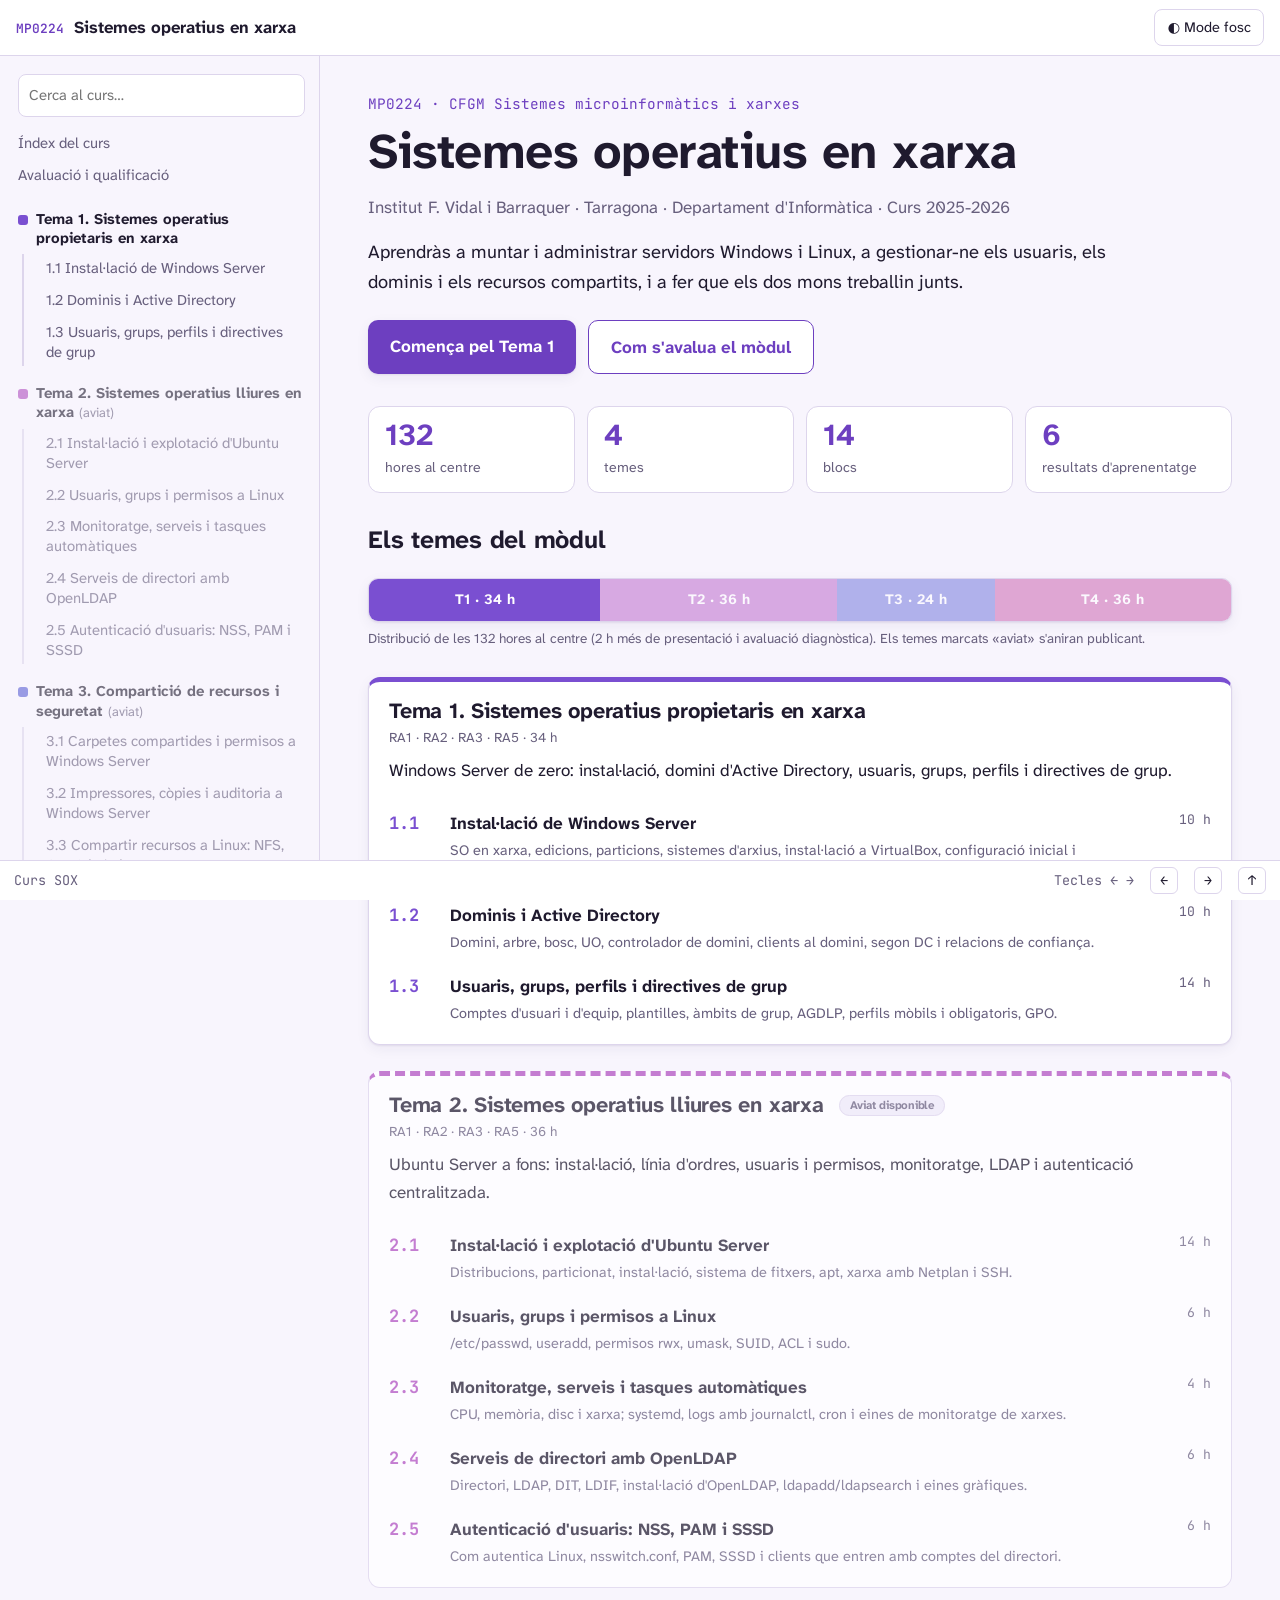
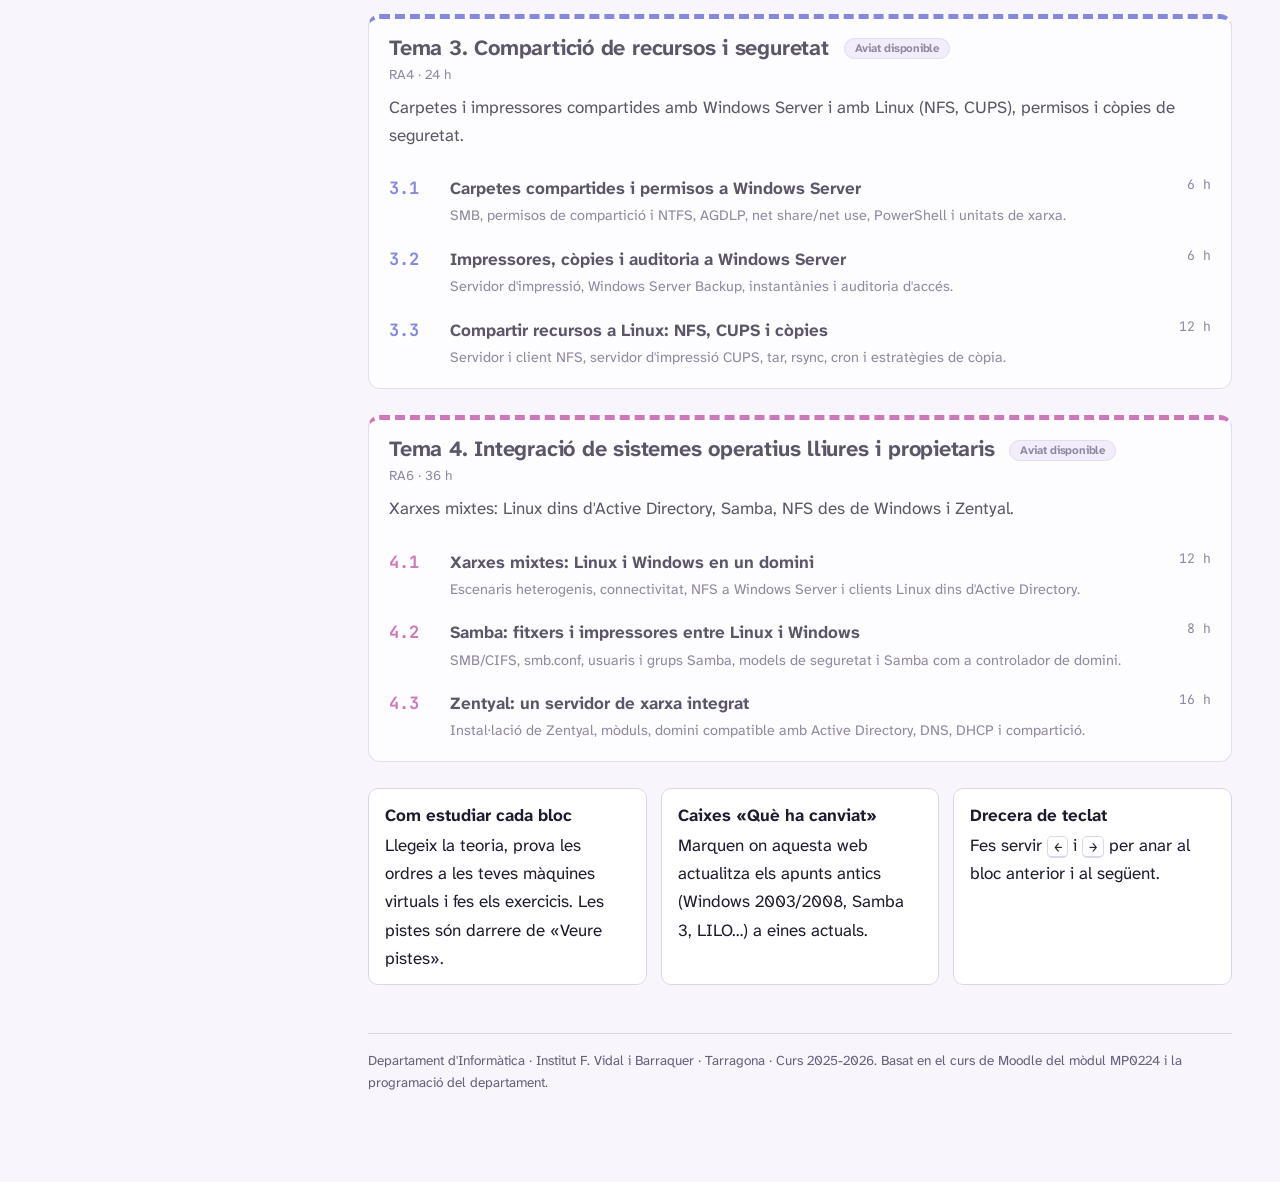
==== index.html @ 6ce5e1f6 "Add files via upload" ====
<!DOCTYPE html>
<html lang="ca">
<head>
<meta charset="utf-8">
<meta name="viewport" content="width=device-width, initial-scale=1, viewport-fit=cover">
<title>Sistemes operatius en xarxa | MP0224</title>
<meta name="description" content="Materials del mòdul MP0224 - Sistemes operatius en xarxa (CFGM Sistemes microinformàtics i xarxes)">
<link rel="icon" href="data:image/svg+xml,%3Csvg xmlns='http://www.w3.org/2000/svg' viewBox='0 0 100 100'%3E%3Ctext y='.9em' font-size='90'%3E%F0%9F%96%A5%3C/text%3E%3C/svg%3E">
<link rel="preconnect" href="https://fonts.googleapis.com"><link rel="preconnect" href="https://fonts.gstatic.com" crossorigin><link href="https://fonts.googleapis.com/css2?family=Atkinson+Hyperlegible+Next:ital,wght@0,400;0,700;1,400&family=JetBrains+Mono:wght@400;600&display=swap" rel="stylesheet">
<link rel="stylesheet" href="./assets/style.css">

</head>
<body data-mode="multi" data-root="./">
<a class="skip" href="#main-content">Salta al contingut principal</a>
<header class="site-header">
  <button id="navToggle" class="btn" aria-expanded="false" aria-controls="sidebar">☰ <span class="lbl">Navegació</span></button>
  <a class="brand" href="./"><span class="code">MP0224</span><span class="name">Sistemes operatius en xarxa</span></a>
  <div class="header-actions"><button id="themeToggle" class="btn" aria-pressed="false">◐ <span class="lbl">Mode fosc</span></button></div>
</header>
<div class="layout">
<aside class="sidebar" id="sidebar" aria-label="Navegació del curs">
<div class="search-wrap"><input id="search" class="search" type="search" placeholder="Cerca al curs…" aria-label="Cerca al curs" autocomplete="off"><ul id="searchResults" class="search-results"></ul></div>
<div class="nav-extra" style="border:0;margin-top:10px;padding-top:0"><a data-page="index" href="./" aria-current="page">Índex del curs</a><a data-page="avaluacio" href="./avaluacio/">Avaluació i qualificació</a></div>
<div class="nav-unit" style="--u:#7a4fd1"><a data-page="tema-1" href="./tema-1/"><span class="dot"></span><span>Tema 1. Sistemes operatius propietaris en xarxa</span></a><ul>
<li class=""><a data-page="tema-1/bloc-1" href="./tema-1/bloc-1/">1.1 Instal·lació de Windows Server</a><ul class="nav-toc">
<li><a data-sec="seccio-1" href="./tema-1/bloc-1/#seccio-1">1. Sistemes operatius en xarxa</a></li>
<li><a data-sec="seccio-2" href="./tema-1/bloc-1/#seccio-2">2. Windows Server: versions i edicions</a></li>
<li><a data-sec="seccio-3" href="./tema-1/bloc-1/#seccio-3">3. Particions, sistemes d&#x27;arxius i arrencada</a></li>
<li><a data-sec="seccio-4" href="./tema-1/bloc-1/#seccio-4">4. Preparar la instal·lació</a></li>
<li><a data-sec="seccio-5" href="./tema-1/bloc-1/#seccio-5">5. Instal·lació pas a pas amb VirtualBox</a></li>
<li><a data-sec="seccio-6" href="./tema-1/bloc-1/#seccio-6">6. Configuració inicial, connectivitat i documentació</a></li>
</ul></li>
<li class=""><a data-page="tema-1/bloc-2" href="./tema-1/bloc-2/">1.2 Dominis i Active Directory</a><ul class="nav-toc">
<li><a data-sec="seccio-1" href="./tema-1/bloc-2/#seccio-1">1. Del grup de treball al domini</a></li>
<li><a data-sec="seccio-2" href="./tema-1/bloc-2/#seccio-2">2. Estructura lògica: domini, arbre, bosc i UO</a></li>
<li><a data-sec="seccio-3" href="./tema-1/bloc-2/#seccio-3">3. Estructura física: controladors, llocs i rols</a></li>
<li><a data-sec="seccio-4" href="./tema-1/bloc-2/#seccio-4">4. Crear un domini</a></li>
<li><a data-sec="seccio-5" href="./tema-1/bloc-2/#seccio-5">5. Afegir un client al domini</a></li>
<li><a data-sec="seccio-6" href="./tema-1/bloc-2/#seccio-6">6. Segon controlador, despromoció i relacions de confiança</a></li>
</ul></li>
<li class=""><a data-page="tema-1/bloc-3" href="./tema-1/bloc-3/">1.3 Usuaris, grups, perfils i directives de grup</a><ul class="nav-toc">
<li><a data-sec="seccio-1" href="./tema-1/bloc-3/#seccio-1">1. Comptes i identitats predeterminades</a></li>
<li><a data-sec="seccio-2" href="./tema-1/bloc-3/#seccio-2">2. Unitats organitzatives, usuaris i plantilles</a></li>
<li><a data-sec="seccio-3" href="./tema-1/bloc-3/#seccio-3">3. Grups</a></li>
<li><a data-sec="seccio-4" href="./tema-1/bloc-3/#seccio-4">4. Perfils d&#x27;usuari</a></li>
<li><a data-sec="seccio-5" href="./tema-1/bloc-3/#seccio-5">5. Directives de grup (GPO)</a></li>
</ul></li>
</ul></div>
<div class="nav-unit soon" style="--u:#b04fc0"><span class="uname"><span class="dot"></span><span>Tema 2. Sistemes operatius lliures en xarxa <em>(aviat)</em></span></span><ul><li><span class="soon-item">2.1 Instal·lació i explotació d&#x27;Ubuntu Server</span></li><li><span class="soon-item">2.2 Usuaris, grups i permisos a Linux</span></li><li><span class="soon-item">2.3 Monitoratge, serveis i tasques automàtiques</span></li><li><span class="soon-item">2.4 Serveis de directori amb OpenLDAP</span></li><li><span class="soon-item">2.5 Autenticació d&#x27;usuaris: NSS, PAM i SSSD</span></li></ul></div>
<div class="nav-unit soon" style="--u:#5a5fd4"><span class="uname"><span class="dot"></span><span>Tema 3. Compartició de recursos i seguretat <em>(aviat)</em></span></span><ul><li><span class="soon-item">3.1 Carpetes compartides i permisos a Windows Server</span></li><li><span class="soon-item">3.2 Impressores, còpies i auditoria a Windows Server</span></li><li><span class="soon-item">3.3 Compartir recursos a Linux: NFS, CUPS i còpies</span></li></ul></div>
<div class="nav-unit soon" style="--u:#c0489f"><span class="uname"><span class="dot"></span><span>Tema 4. Integració de sistemes operatius lliures i propietaris <em>(aviat)</em></span></span><ul><li><span class="soon-item">4.1 Xarxes mixtes: Linux i Windows en un domini</span></li><li><span class="soon-item">4.2 Samba: fitxers i impressores entre Linux i Windows</span></li><li><span class="soon-item">4.3 Zentyal: un servidor de xarxa integrat</span></li></ul></div>
<div class="nav-extra"><span style="font-size:.82rem;color:var(--muted)">Departament d'Informàtica<br>Institut F. Vidal i Barraquer · Tarragona<br>Curs 2025-2026 · v1.0</span></div>
</aside>
<main id="main-content">
<div class="page" data-page="index" data-title="Sistemes operatius en xarxa | MP0224"><div class="content wide"><div class="hero"><p class="kicker">MP0224 · CFGM Sistemes microinformàtics i xarxes</p><h1>Sistemes operatius en xarxa</h1><p class="center">Institut F. Vidal i Barraquer · Tarragona · Departament d'Informàtica · Curs 2025-2026</p><p class="pitch">Aprendràs a muntar i administrar servidors Windows i Linux, a gestionar-ne els usuaris, els dominis i els recursos compartits, i a fer que els dos mons treballin junts.</p><div class="cta"><a class="btn-primary" href="./tema-1/">Comença pel Tema 1</a><a class="btn-sec" href="./avaluacio/">Com s'avalua el mòdul</a></div></div><div class="stats"><div class="stat"><b>132</b><span>hores al centre</span></div><div class="stat"><b>4</b><span>temes</span></div><div class="stat"><b>14</b><span>blocs</span></div><div class="stat"><b>6</b><span>resultats d'aprenentatge</span></div></div><h2 class="home-h">Els temes del mòdul</h2><div class="hours-bar" role="img" aria-label="Distribució de les 130 hores del mòdul per temes"><a style="flex:34;background:#7a4fd1" href="./tema-1/" title="Sistemes operatius propietaris en xarxa">T1 · 34 h</a><span class="soon" style="flex:36;background:#b04fc0" title="Sistemes operatius lliures en xarxa (aviat)">T2 · 36 h</span><span class="soon" style="flex:24;background:#5a5fd4" title="Compartició de recursos i seguretat (aviat)">T3 · 24 h</span><span class="soon" style="flex:36;background:#c0489f" title="Integració de sistemes operatius lliures i propietaris (aviat)">T4 · 36 h</span></div><p class="hours-cap">Distribució de les 132 hores al centre (2 h més de presentació i avaluació diagnòstica). Els temes marcats «aviat» s'aniran publicant.</p><article class="unit-card" style="--u:#7a4fd1"><header><h2><a href="./tema-1/">Tema 1. Sistemes operatius propietaris en xarxa</a></h2><p class="meta">RA1 · RA2 · RA3 · RA5 · 34 h</p><p class="intro">Windows Server de zero: instal·lació, domini d&#x27;Active Directory, usuaris, grups, perfils i directives de grup.</p></header><ul class="block-list"><li><a href="./tema-1/bloc-1/"><span class="num">1.1</span><span class="bt">Instal·lació de Windows Server</span><span class="bh">10 h</span><span class="bd">SO en xarxa, edicions, particions, sistemes d&#x27;arxius, instal·lació a VirtualBox, configuració inicial i automatització.</span></a></li><li><a href="./tema-1/bloc-2/"><span class="num">1.2</span><span class="bt">Dominis i Active Directory</span><span class="bh">10 h</span><span class="bd">Domini, arbre, bosc, UO, controlador de domini, clients al domini, segon DC i relacions de confiança.</span></a></li><li><a href="./tema-1/bloc-3/"><span class="num">1.3</span><span class="bt">Usuaris, grups, perfils i directives de grup</span><span class="bh">14 h</span><span class="bd">Comptes d&#x27;usuari i d&#x27;equip, plantilles, àmbits de grup, AGDLP, perfils mòbils i obligatoris, GPO.</span></a></li></ul></article><article class="unit-card soon" style="--u:#b04fc0"><header><h2>Tema 2. Sistemes operatius lliures en xarxa <span class="badge">Aviat disponible</span></h2><p class="meta">RA1 · RA2 · RA3 · RA5 · 36 h</p><p class="intro">Ubuntu Server a fons: instal·lació, línia d&#x27;ordres, usuaris i permisos, monitoratge, LDAP i autenticació centralitzada.</p></header><ul class="block-list"><li><div class="row"><span class="num">2.1</span><span class="bt">Instal·lació i explotació d&#x27;Ubuntu Server</span><span class="bh">14 h</span><span class="bd">Distribucions, particionat, instal·lació, sistema de fitxers, apt, xarxa amb Netplan i SSH.</span></div></li><li><div class="row"><span class="num">2.2</span><span class="bt">Usuaris, grups i permisos a Linux</span><span class="bh">6 h</span><span class="bd">/etc/passwd, useradd, permisos rwx, umask, SUID, ACL i sudo.</span></div></li><li><div class="row"><span class="num">2.3</span><span class="bt">Monitoratge, serveis i tasques automàtiques</span><span class="bh">4 h</span><span class="bd">CPU, memòria, disc i xarxa; systemd, logs amb journalctl, cron i eines de monitoratge de xarxes.</span></div></li><li><div class="row"><span class="num">2.4</span><span class="bt">Serveis de directori amb OpenLDAP</span><span class="bh">6 h</span><span class="bd">Directori, LDAP, DIT, LDIF, instal·lació d&#x27;OpenLDAP, ldapadd/ldapsearch i eines gràfiques.</span></div></li><li><div class="row"><span class="num">2.5</span><span class="bt">Autenticació d&#x27;usuaris: NSS, PAM i SSSD</span><span class="bh">6 h</span><span class="bd">Com autentica Linux, nsswitch.conf, PAM, SSSD i clients que entren amb comptes del directori.</span></div></li></ul></article><article class="unit-card soon" style="--u:#5a5fd4"><header><h2>Tema 3. Compartició de recursos i seguretat <span class="badge">Aviat disponible</span></h2><p class="meta">RA4 · 24 h</p><p class="intro">Carpetes i impressores compartides amb Windows Server i amb Linux (NFS, CUPS), permisos i còpies de seguretat.</p></header><ul class="block-list"><li><div class="row"><span class="num">3.1</span><span class="bt">Carpetes compartides i permisos a Windows Server</span><span class="bh">6 h</span><span class="bd">SMB, permisos de compartició i NTFS, AGDLP, net share/net use, PowerShell i unitats de xarxa.</span></div></li><li><div class="row"><span class="num">3.2</span><span class="bt">Impressores, còpies i auditoria a Windows Server</span><span class="bh">6 h</span><span class="bd">Servidor d&#x27;impressió, Windows Server Backup, instantànies i auditoria d&#x27;accés.</span></div></li><li><div class="row"><span class="num">3.3</span><span class="bt">Compartir recursos a Linux: NFS, CUPS i còpies</span><span class="bh">12 h</span><span class="bd">Servidor i client NFS, servidor d&#x27;impressió CUPS, tar, rsync, cron i estratègies de còpia.</span></div></li></ul></article><article class="unit-card soon" style="--u:#c0489f"><header><h2>Tema 4. Integració de sistemes operatius lliures i propietaris <span class="badge">Aviat disponible</span></h2><p class="meta">RA6 · 36 h</p><p class="intro">Xarxes mixtes: Linux dins d&#x27;Active Directory, Samba, NFS des de Windows i Zentyal.</p></header><ul class="block-list"><li><div class="row"><span class="num">4.1</span><span class="bt">Xarxes mixtes: Linux i Windows en un domini</span><span class="bh">12 h</span><span class="bd">Escenaris heterogenis, connectivitat, NFS a Windows Server i clients Linux dins d&#x27;Active Directory.</span></div></li><li><div class="row"><span class="num">4.2</span><span class="bt">Samba: fitxers i impressores entre Linux i Windows</span><span class="bh">8 h</span><span class="bd">SMB/CIFS, smb.conf, usuaris i grups Samba, models de seguretat i Samba com a controlador de domini.</span></div></li><li><div class="row"><span class="num">4.3</span><span class="bt">Zentyal: un servidor de xarxa integrat</span><span class="bh">16 h</span><span class="bd">Instal·lació de Zentyal, mòduls, domini compatible amb Active Directory, DNS, DHCP i compartició.</span></div></li></ul></article><div class="callout-row"><div class="mini"><b>Com estudiar cada bloc</b>Llegeix la teoria, prova les ordres a les teves màquines virtuals i fes els exercicis. Les pistes són darrere de «Veure pistes».</div><div class="mini"><b>Caixes «Què ha canviat»</b>Marquen on aquesta web actualitza els apunts antics (Windows 2003/2008, Samba 3, LILO…) a eines actuals.</div><div class="mini"><b>Drecera de teclat</b>Fes servir <kbd>←</kbd> i <kbd>→</kbd> per anar al bloc anterior i al següent.</div></div></div></div>
<footer class="site-footer">Departament d'Informàtica · Institut F. Vidal i Barraquer · Tarragona · Curs 2025-2026. Basat en el curs de Moodle del mòdul MP0224 i la programació del departament.</footer>
</main>
</div>
<div class="status" role="status">
  <span id="statusText">Curs SOX</span><span class="grow"></span>
  <span class="hint">Tecles ← →</span>
  <button id="goPrev" type="button" aria-label="Bloc anterior">←</button><button id="goNext" type="button" aria-label="Bloc següent">→</button><button id="goTop" type="button" aria-label="Torna a dalt">↑</button>
</div>
<script src="./assets/search-index.js"></script><script src="./assets/app.js"></script>
</body>
</html>
---- assets/style.css ----
:root {
  --bg: #f8f5fd; --surface: #ffffff; --surface-2: #efeaf8; --ink: #1f1a2e; --muted: #675f7d;
  --line: #ddd5ec; --accent: #6d3fc0; --accent-ink: #ffffff; --accent-soft: #ece4fa;
  --code-bg: #f3effa; --code-ink: #241c38; --focus: #6d3fc0;
  --c-def: #5a5fd4; --c-imp: #b7791f; --c-inf: #8a52c9; --c-ok: #1c8a5a; --c-bad: #c0392b; --c-new: #b0409f;
  --c-def-bg: #ecedfb; --c-imp-bg: #fdf3e0; --c-inf-bg: #f0e8fa; --c-ok-bg: #e4f5ec; --c-bad-bg: #fdeceb; --c-new-bg: #f9e8f5;
  --t-kw: #9b2fae; --t-str: #0b7a45; --t-com: #7a7194; --t-num: #b45309; --t-fn: #5a4fd0; --t-tag: #6d3fc0;
  --shadow: 0 1px 2px rgba(40,20,80,.07), 0 4px 14px rgba(40,20,80,.06);
  --font: "Atkinson Hyperlegible Next", "Atkinson Hyperlegible", system-ui, -apple-system, "Segoe UI", Roboto, "Helvetica Neue", Arial, sans-serif;
  --mono: "JetBrains Mono", ui-monospace, "Cascadia Code", "SF Mono", Menlo, Consolas, monospace;
  --nav-w: 320px; --status-h: 40px; --head-h: 56px;
}
@media (prefers-color-scheme: dark) {
  :root:not([data-theme="light"]) {
    --bg: #15111f; --surface: #1d1829; --surface-2: #272037; --ink: #ece7f6; --muted: #a69cbd;
    --line: #342c48; --accent: #b794f4; --accent-ink: #1a0f2e; --accent-soft: #2c2145;
    --code-bg: #171220; --code-ink: #e6e0f2; --focus: #b794f4;
    --c-def: #9ea3f5; --c-imp: #e6b04f; --c-inf: #c3a0f2; --c-ok: #5fd39b; --c-bad: #f28b7f; --c-new: #f08ad8;
    --c-def-bg: #1e2040; --c-imp-bg: #33270f; --c-inf-bg: #2a1f40; --c-ok-bg: #11301f; --c-bad-bg: #3a1a17; --c-new-bg: #3a1c36;
    --t-kw: #f08ad0; --t-str: #7fdc9f; --t-com: #8a80a3; --t-num: #f2b46b; --t-fn: #a9a5ff; --t-tag: #c3a0f2;
    --shadow: 0 1px 2px rgba(0,0,0,.4), 0 4px 14px rgba(0,0,0,.25);
  }
}
:root[data-theme="dark"] {
  --bg: #15111f; --surface: #1d1829; --surface-2: #272037; --ink: #ece7f6; --muted: #a69cbd;
  --line: #342c48; --accent: #b794f4; --accent-ink: #1a0f2e; --accent-soft: #2c2145;
  --code-bg: #171220; --code-ink: #e6e0f2; --focus: #b794f4;
  --c-def: #9ea3f5; --c-imp: #e6b04f; --c-inf: #c3a0f2; --c-ok: #5fd39b; --c-bad: #f28b7f; --c-new: #f08ad8;
  --c-def-bg: #1e2040; --c-imp-bg: #33270f; --c-inf-bg: #2a1f40; --c-ok-bg: #11301f; --c-bad-bg: #3a1a17; --c-new-bg: #3a1c36;
  --t-kw: #f08ad0; --t-str: #7fdc9f; --t-com: #8a80a3; --t-num: #f2b46b; --t-fn: #a9a5ff; --t-tag: #c3a0f2;
  --shadow: 0 1px 2px rgba(0,0,0,.4), 0 4px 14px rgba(0,0,0,.25);
}
*, *::before, *::after { box-sizing: border-box; }
html { scroll-behavior: smooth; scroll-padding-top: calc(var(--head-h) + 16px + env(safe-area-inset-top, 0px)); -webkit-text-size-adjust: 100%; }
@media (prefers-reduced-motion: reduce) { html { scroll-behavior: auto; } * { animation: none !important; transition: none !important; } }
body { margin: 0; background: var(--bg); color: var(--ink); font-family: var(--font); font-size: 17px; line-height: 1.65;
  padding-bottom: calc(var(--status-h) + env(safe-area-inset-bottom, 0px)); }
a { color: var(--accent); text-underline-offset: 3px; }
a:hover { text-decoration-thickness: 2px; }
:focus-visible { outline: 3px solid var(--focus); outline-offset: 2px; border-radius: 4px; }
.skip { position: absolute; left: -999px; top: 8px; background: var(--accent); color: var(--accent-ink); padding: 8px 14px; border-radius: 6px; z-index: 100; }
.skip:focus { left: 8px; }

/* ---------- capçalera ---------- */
.site-header { position: sticky; top: 0; z-index: 40; height: calc(var(--head-h) + env(safe-area-inset-top, 0px)); padding-top: env(safe-area-inset-top, 0px);
  background: var(--surface); border-bottom: 1px solid var(--line); display: flex; align-items: center; gap: 12px; padding-left: 16px; padding-right: 16px; }
.brand { display: flex; align-items: baseline; gap: 10px; text-decoration: none; color: var(--ink); font-weight: 700; min-width: 0; }
.brand .code { font-family: var(--mono); font-size: .8rem; color: var(--accent); font-weight: 600; white-space: nowrap; }
.brand .name { overflow: hidden; text-overflow: ellipsis; white-space: nowrap; font-size: 1.05rem; }
.header-actions { margin-left: auto; display: flex; gap: 8px; }
.btn { font: inherit; font-size: .9rem; border: 1px solid var(--line); background: var(--surface); color: var(--ink); padding: 6px 12px; border-radius: 8px; cursor: pointer; }
.btn:hover { border-color: var(--accent); color: var(--accent); }
.btn[aria-pressed="true"], .btn[aria-expanded="true"] { background: var(--accent-soft); border-color: var(--accent); }
#navToggle { display: none; }

/* ---------- maquetació ---------- */
.layout { display: grid; grid-template-columns: var(--nav-w) minmax(0, 1fr); max-width: 1400px; margin: 0 auto; }
.sidebar { position: sticky; top: calc(var(--head-h) + env(safe-area-inset-top, 0px)); align-self: start;
  height: calc(100vh - var(--head-h) - var(--status-h) - env(safe-area-inset-top, 0px)); overflow-y: auto; padding: 18px 14px 24px 18px;
  border-right: 1px solid var(--line); font-size: .93rem; }
.search { width: 100%; font: inherit; padding: 8px 10px; border: 1px solid var(--line); border-radius: 8px; background: var(--surface); color: var(--ink); }
.search-results { list-style: none; margin: 6px 0 0; padding: 0; }
.search-results a { display: block; padding: 6px 8px; border-radius: 6px; text-decoration: none; color: var(--ink); }
.search-results a:hover, .search-results a:focus { background: var(--accent-soft); }
.search-results small { display: block; color: var(--muted); }
.nav-unit { margin-top: 18px; }
.nav-unit > a { display: flex; gap: 8px; align-items: baseline; font-weight: 700; text-decoration: none; color: var(--ink); line-height: 1.3; }
.nav-unit > a .dot { flex: none; width: 10px; height: 10px; border-radius: 3px; background: var(--u); transform: translateY(1px); }
.nav-unit ul { list-style: none; margin: 6px 0 0 4px; padding: 0 0 0 14px; border-left: 2px solid var(--line); }
.nav-unit li a { display: block; padding: 4px 8px; margin: 1px 0; color: var(--muted); text-decoration: none; border-radius: 6px; line-height: 1.35; }
.nav-unit li a:hover { color: var(--ink); background: var(--surface-2); }
.nav-unit li a[aria-current="page"] { color: var(--ink); font-weight: 700; background: var(--accent-soft); }
.nav-toc { list-style: none; margin: 2px 0 6px 8px !important; padding: 0 0 0 10px !important; border-left: 2px solid var(--u) !important; display: none; }
li.is-current > .nav-toc { display: block; }
.nav-toc a { padding: 3px 8px !important; font-size: .88rem; }
.nav-toc a.on { color: var(--accent) !important; font-weight: 700; }
.nav-extra { margin-top: 18px; padding-top: 12px; border-top: 1px solid var(--line); }
.nav-extra a { display: block; padding: 4px 0; color: var(--muted); text-decoration: none; }
.nav-extra a:hover { color: var(--accent); }

main { padding: 28px clamp(16px, 4vw, 48px) 48px; min-width: 0; }
.content { max-width: 78ch; }
.content.wide { max-width: 1000px; }
.crumbs { font-size: .88rem; color: var(--muted); margin-bottom: 14px; }
.crumbs a { color: var(--muted); }
.crumbs a:hover { color: var(--accent); }
h1, h2, h3, h4 { line-height: 1.25; letter-spacing: -.01em; }
h1 { font-size: clamp(1.7rem, 3.2vw, 2.3rem); margin: 0 0 6px; }
h2 { font-size: 1.55rem; margin: 2.6rem 0 .8rem; padding-top: 1.4rem; border-top: 1px solid var(--line); }
section.sec:first-of-type h2 { border-top: 0; padding-top: 0; margin-top: 1.4rem; }
h3 { font-size: 1.2rem; margin: 1.9rem 0 .5rem; }
h4 { font-size: 1.02rem; margin: 1.4rem 0 .3rem; }
p, ul, ol { margin: .8em 0; }
li { margin: .25em 0; }
li > ul, li > ol { margin: .3em 0; }
hr { border: 0; border-top: 1px solid var(--line); margin: 2rem 0; }
blockquote { margin: 1.1em 0; padding: .1em 1.1em; border-left: 4px solid var(--line); color: var(--muted); background: var(--surface-2); border-radius: 0 8px 8px 0; }
code { font-family: var(--mono); font-size: .86em; background: var(--code-bg); padding: .12em .38em; border-radius: 5px; border: 1px solid var(--line); overflow-wrap: anywhere; }
kbd { font-family: var(--mono); font-size: .82em; background: var(--surface); border: 1px solid var(--line); border-bottom-width: 2px; padding: .05em .4em; border-radius: 5px; }

/* ---------- capçalera de bloc ---------- */
.block-head { margin-bottom: 8px; }
.chips { display: flex; flex-wrap: wrap; gap: 6px; margin: 10px 0 0; }
.chip { font-size: .8rem; padding: 2px 10px; border-radius: 99px; border: 1px solid var(--line); background: var(--surface); color: var(--muted); }
.chip.unit { border-color: var(--u); color: var(--u); font-weight: 700; }
.lead { font-size: 1.12rem; color: var(--muted); margin: .4rem 0 0; }
details.ra-panel { margin: 18px 0 8px; background: var(--surface); border: 1px solid var(--line); border-radius: 10px; }
details.ra-panel summary { cursor: pointer; padding: 10px 14px; font-weight: 700; }
details.ra-panel .inner { padding: 0 16px 14px; font-size: .93rem; }
details.ra-panel h4 { margin: .8rem 0 .2rem; font-size: .95rem; }
details.ra-panel ul { margin: .2rem 0; padding-left: 1.2rem; }
details.ra-panel .num { font-family: var(--mono); color: var(--accent); margin-right: .4em; }
.toc-inline { background: var(--surface); border: 1px solid var(--line); border-radius: 10px; padding: 6px 18px 12px; margin: 14px 0; }
.toc-inline h2 { font-size: 1rem; border: 0; margin: 10px 0 4px; padding: 0; }
.toc-inline ol { margin: 0; padding-left: 1.3rem; }

/* ---------- caixes ---------- */
.callout { --cc: var(--c-inf); --cb: var(--c-inf-bg); margin: 1.4em 0; padding: 12px 16px 12px 16px; background: var(--cb); border-left: 5px solid var(--cc); border-radius: 0 10px 10px 0; }
.callout > .ctitle { font-weight: 700; color: var(--cc); margin: 0 0 2px; font-size: .95rem; }
.callout > :last-child { margin-bottom: 0; }
.callout > .ctitle + p { margin-top: .2em; }
.callout.definicio { --cc: var(--c-def); --cb: var(--c-def-bg); }
.callout.important { --cc: var(--c-imp); --cb: var(--c-imp-bg); }
.callout.informacio { --cc: var(--c-inf); --cb: var(--c-inf-bg); }
.callout.exit { --cc: var(--c-ok); --cb: var(--c-ok-bg); }
.callout.compte { --cc: var(--c-bad); --cb: var(--c-bad-bg); }
.callout.canvi { --cc: var(--c-new); --cb: var(--c-new-bg); border-left-style: double; border-left-width: 7px; }

/* ---------- exercicis ---------- */
.exercise { margin: 1.8em 0; background: var(--surface); border: 1px solid var(--line); border-radius: 12px; box-shadow: var(--shadow); overflow: hidden; }
.exercise > header { display: flex; align-items: center; flex-wrap: wrap; gap: 8px 12px; padding: 10px 16px; background: var(--surface-2); border-bottom: 1px dashed var(--line); }
.exercise .ex-title { font-weight: 700; flex: 1 1 240px; }
.exercise .ex-title span { color: var(--muted); font-weight: 400; margin-right: .4em; }
.lvl { font-size: .78rem; padding: 1px 9px; border-radius: 99px; border: 1px solid currentColor; }
.lvl.Bàsic { color: var(--c-ok); } .lvl.Intermedi { color: var(--c-imp); } .lvl.Avançat { color: var(--c-bad); }
.time { font-size: .82rem; color: var(--muted); font-family: var(--mono); }
.ex-body { padding: 4px 18px 6px; }
.ex-body > :first-child { margin-top: .8em; }
.exercise details { margin: 0 18px 14px; }
.exercise details summary { cursor: pointer; font-weight: 700; color: var(--accent); }
.exercise .done { display: flex; align-items: center; gap: 6px; font-size: .85rem; color: var(--muted); cursor: pointer; }
.exercise.is-done { border-color: var(--c-ok); }
.exercise.is-done .ex-title::after { content: " ✓"; color: var(--c-ok); }
.ex-progress { font-size: .9rem; color: var(--muted); margin: 2rem 0 0; }

/* ---------- codi ---------- */
figure.code { margin: 1.3em 0; border: 1px solid var(--line); border-radius: 10px; overflow: hidden; background: var(--code-bg); }
figure.code figcaption { display: flex; align-items: center; gap: 10px; padding: 5px 8px 5px 14px; font-size: .8rem; color: var(--muted); border-bottom: 1px solid var(--line); background: var(--surface-2); }
figure.code figcaption .lang { font-weight: 700; color: var(--accent); }
figure.code figcaption .copy { margin-left: auto; font: inherit; font-size: .78rem; border: 1px solid var(--line); background: var(--surface); color: var(--ink); border-radius: 6px; padding: 2px 10px; cursor: pointer; }
figure.code figcaption .copy:hover { border-color: var(--accent); color: var(--accent); }
figure.code pre { margin: 0; padding: 12px 16px; overflow-x: auto; font-family: var(--mono); font-size: .85rem; line-height: 1.55; color: var(--code-ink); tab-size: 4; }
figure.code pre code { background: none; border: 0; padding: 0; font-size: inherit; overflow-wrap: normal; }
.hl span[class^="k"], .hl .ow { color: var(--t-kw); }
.hl span[class^="s"], .hl .sb { color: var(--t-str); }
.hl span[class^="c"] { color: var(--t-com); font-style: italic; }
.hl span[class^="m"] { color: var(--t-num); }
.hl .nb, .hl .nf, .hl .nc, .hl .bp, .hl .fm { color: var(--t-fn); }
.hl .nt, .hl .na, .hl .nv, .hl .vi, .hl .vg { color: var(--t-tag); }
pre.mermaid { background: #fff; color: #222; border: 1px solid var(--line); border-radius: 10px; padding: 14px; overflow-x: auto; text-align: center; margin: 1.3em 0; font-family: var(--font); }

/* ---------- taules ---------- */
.table-wrap { overflow-x: auto; margin: 1.3em 0; border: 1px solid var(--line); border-radius: 10px; background: var(--surface); }
table { border-collapse: collapse; width: 100%; font-size: .93rem; }
th, td { padding: 8px 12px; text-align: left; vertical-align: top; border-bottom: 1px solid var(--line); }
th { background: var(--surface-2); font-weight: 700; white-space: nowrap; }
tr:last-child td { border-bottom: 0; }
td code { white-space: nowrap; }

/* ---------- portada i unitats ---------- */
.hero { padding: 8px 0 6px; }
.hero .kicker { font-family: var(--mono); color: var(--accent); font-size: .9rem; margin: 0; }
.hero h1 { font-size: clamp(2rem, 4.6vw, 3.1rem); margin: .1em 0 .2em; }
.hero .center { color: var(--muted); margin: 0; }
.hours-bar { display: flex; height: 44px; border-radius: 10px; overflow: hidden; margin: 22px 0 6px; box-shadow: var(--shadow); border: 1px solid var(--line); }
.hours-bar a { display: flex; align-items: center; justify-content: center; color: #fff; font-weight: 700; text-decoration: none; font-size: .9rem; min-width: 0; padding: 0 4px; white-space: nowrap; overflow: hidden; }
.hours-bar a:hover { filter: brightness(1.12); }
.hours-cap { font-size: .85rem; color: var(--muted); margin: 0 0 8px; }
.unit-card { margin: 26px 0; background: var(--surface); border: 1px solid var(--line); border-top: 5px solid var(--u); border-radius: 12px; box-shadow: var(--shadow); }
.unit-card > header { padding: 16px 20px 6px; }
.unit-card h2 { margin: 0; padding: 0; border: 0; font-size: 1.35rem; }
.unit-card h2 a { color: var(--ink); text-decoration: none; }
.unit-card h2 a:hover { color: var(--accent); }
.unit-card .meta { font-size: .85rem; color: var(--muted); margin: 2px 0 0; }
.unit-card p.intro { margin: .4em 0 .6em; }
.block-list { list-style: none; margin: 0; padding: 0 8px 10px; }
.block-list li { margin: 0; }
.block-list a { display: grid; grid-template-columns: 3.2rem 1fr auto; gap: 4px 10px; padding: 9px 12px; border-radius: 8px; text-decoration: none; color: var(--ink); }
.block-list a:hover { background: var(--surface-2); }
.block-list .num { font-family: var(--mono); font-weight: 700; color: var(--u); }
.block-list .bt { font-weight: 700; }
.block-list .bd { grid-column: 2 / 3; color: var(--muted); font-size: .9rem; line-height: 1.45; }
.block-list .bh { grid-row: 1; grid-column: 3; font-family: var(--mono); font-size: .82rem; color: var(--muted); }
.callout-row { display: grid; grid-template-columns: repeat(auto-fit, minmax(230px, 1fr)); gap: 14px; margin: 20px 0; }
.mini { background: var(--surface); border: 1px solid var(--line); border-radius: 10px; padding: 12px 16px; }
.mini b { display: block; margin-bottom: 2px; }

/* ---------- peu de bloc i barra d'estat ---------- */
.pager { display: flex; justify-content: space-between; gap: 12px; margin: 3rem 0 0; padding-top: 1.4rem; border-top: 1px solid var(--line); }
.pager a { flex: 1 1 0; max-width: 48%; padding: 12px 16px; border: 1px solid var(--line); background: var(--surface); border-radius: 10px; text-decoration: none; color: var(--ink); }
.pager a:hover { border-color: var(--accent); }
.pager small { display: block; color: var(--muted); }
.pager a.next { text-align: right; margin-left: auto; }
.status { position: fixed; left: 0; right: 0; bottom: 0; z-index: 30; height: calc(var(--status-h) + env(safe-area-inset-bottom, 0px)); padding: 0 14px env(safe-area-inset-bottom, 0px);
  background: var(--surface); border-top: 1px solid var(--line); display: flex; align-items: center; gap: 16px; font-size: .84rem; color: var(--muted); font-family: var(--mono); }
.status .grow { flex: 1; }
.status button { font: inherit; border: 1px solid var(--line); background: var(--surface); color: var(--ink); border-radius: 6px; padding: 1px 9px; cursor: pointer; }
.status button:hover { border-color: var(--accent); color: var(--accent); }
.site-footer { margin-top: 3rem; font-size: .85rem; color: var(--muted); border-top: 1px solid var(--line); padding-top: 1rem; }

/* ---------- pàgines (mode fitxer únic) ---------- */
.page[hidden] { display: none; }

/* ---------- responsiu ---------- */
@media (max-width: 960px) {
  .layout { display: block; }
  #navToggle { display: inline-block; }
  .sidebar { position: fixed; z-index: 35; left: 0; top: calc(var(--head-h) + env(safe-area-inset-top, 0px)); bottom: calc(var(--status-h) + env(safe-area-inset-bottom, 0px)); height: auto; width: min(340px, 88vw);
    background: var(--surface); transform: translateX(-102%); transition: transform .2s ease; box-shadow: var(--shadow); }
  body.nav-open .sidebar { transform: none; }
  .brand .name { max-width: 46vw; }
  .status .hint { display: none; }
}
@media (max-width: 560px) {
  body { font-size: 16px; }
  .block-list a { grid-template-columns: 2.6rem 1fr; }
  .block-list .bh { grid-column: 2; grid-row: auto; }
  .pager { flex-direction: column; }
  .pager a { max-width: none; }
  .btn .lbl { display: none; }
}
@media print {
  .site-header, .sidebar, .status, .pager, .copy { display: none !important; }
  .layout { display: block; } body { background: #fff; padding: 0; }
  .page[hidden] { display: none !important; }
}

/* ---------- diagrames SVG ---------- */
figure.diagram { margin: 1.4em 0; padding: 10px; background: var(--surface); border: 1px solid var(--line); border-radius: 10px; overflow-x: auto; }
figure.diagram svg { display: block; margin: 0 auto; max-width: 100%; height: auto; min-width: 520px; }
figure.diagram svg text { fill: var(--ink); font-family: var(--font); font-size: 14px; }
figure.diagram svg .sm { font-size: 12px; fill: var(--muted); }
figure.diagram svg .b { font-weight: 700; }
figure.diagram svg .box { fill: var(--surface-2); stroke: var(--line); stroke-width: 1.5; }
figure.diagram svg .hi { fill: var(--accent-soft); stroke: var(--accent); stroke-width: 1.5; }
figure.diagram svg .ln { stroke: var(--muted); stroke-width: 1.5; fill: none; }
figure.diagram svg .ar { fill: var(--muted); }
figure.diagram figcaption { text-align: center; font-size: .88rem; color: var(--muted); margin-top: 6px; }

/* ---------- infografies ---------- */
figure.diagram svg .ic { font-size: 30px; }
figure.diagram svg .ic2 { font-size: 22px; }
figure.diagram svg .big { font-size: 17px; }
figure.diagram svg .ok { fill: var(--c-ok-bg); stroke: var(--c-ok); stroke-width: 1.5; }
figure.diagram svg .nw { fill: var(--c-new-bg); stroke: var(--c-new); stroke-width: 1.5; }
figure.diagram svg .df { fill: var(--c-def-bg); stroke: var(--c-def); stroke-width: 1.5; }
figure.diagram svg .ac { fill: var(--accent); stroke: none; }
figure.diagram svg .on { fill: var(--accent-ink); font-weight: 700; }
figure.diagram svg .ln2 { stroke: var(--accent); stroke-width: 2.5; fill: none; }
figure.diagram svg .ar2 { fill: var(--accent); }
figure.diagram svg .dash { stroke-dasharray: 6 5; }
.callout.curiositat { --cc: var(--c-new); --cb: var(--c-new-bg); }

/* ---------- portada del mòdul ---------- */
.hero .pitch { font-size: 1.15rem; max-width: 62ch; margin: 1rem 0 0; }
.cta { display: flex; flex-wrap: wrap; gap: 12px; margin: 1.4rem 0 0; }
.btn-primary, .btn-sec { display: inline-block; padding: 12px 22px; border-radius: 10px; font-weight: 700; text-decoration: none; }
.btn-primary { background: var(--accent); color: var(--accent-ink); box-shadow: var(--shadow); }
.btn-primary:hover { filter: brightness(1.1); }
.btn-sec { border: 1.5px solid var(--accent); color: var(--accent); background: var(--surface); }
.btn-sec:hover { background: var(--accent-soft); }
.stats { display: grid; grid-template-columns: repeat(auto-fit, minmax(130px, 1fr)); gap: 12px; margin: 26px 0 8px; }
.stat { background: var(--surface); border: 1px solid var(--line); border-radius: 12px; padding: 12px 16px; }
.stat b { display: block; font-size: 1.9rem; line-height: 1.1; color: var(--accent); }
.stat span { font-size: .88rem; color: var(--muted); }
.home-h { border: 0; padding: 0; margin: 2rem 0 .2rem; }
.hours-bar span.soon { display: flex; align-items: center; justify-content: center; color: #fff; font-weight: 700; font-size: .9rem; opacity: .45; min-width: 0; white-space: nowrap; overflow: hidden; }
.unit-card.soon { opacity: .72; border-top-style: dashed; box-shadow: none; }
.badge { font-size: .72rem; font-weight: 700; vertical-align: middle; margin-left: 8px; padding: 2px 10px; border-radius: 99px; border: 1px solid var(--line); color: var(--muted); background: var(--surface-2); }
.block-list a, .block-list .row { display: grid; grid-template-columns: 3.2rem 1fr auto; gap: 4px 10px; padding: 9px 12px; border-radius: 8px; }
.block-list .row { color: var(--ink); }
.nav-unit.soon { opacity: .6; }
.nav-unit .uname { display: flex; gap: 8px; align-items: baseline; font-weight: 700; line-height: 1.3; }
.nav-unit .uname .dot { flex: none; width: 10px; height: 10px; border-radius: 3px; background: var(--u); transform: translateY(1px); }
.nav-unit .uname em { font-weight: 400; font-style: normal; font-size: .82rem; color: var(--muted); }
.nav-unit .soon-item { display: block; padding: 4px 8px; margin: 1px 0; color: var(--muted); line-height: 1.35; }
@media (max-width: 560px) { .block-list .row { grid-template-columns: 2.6rem 1fr; } }
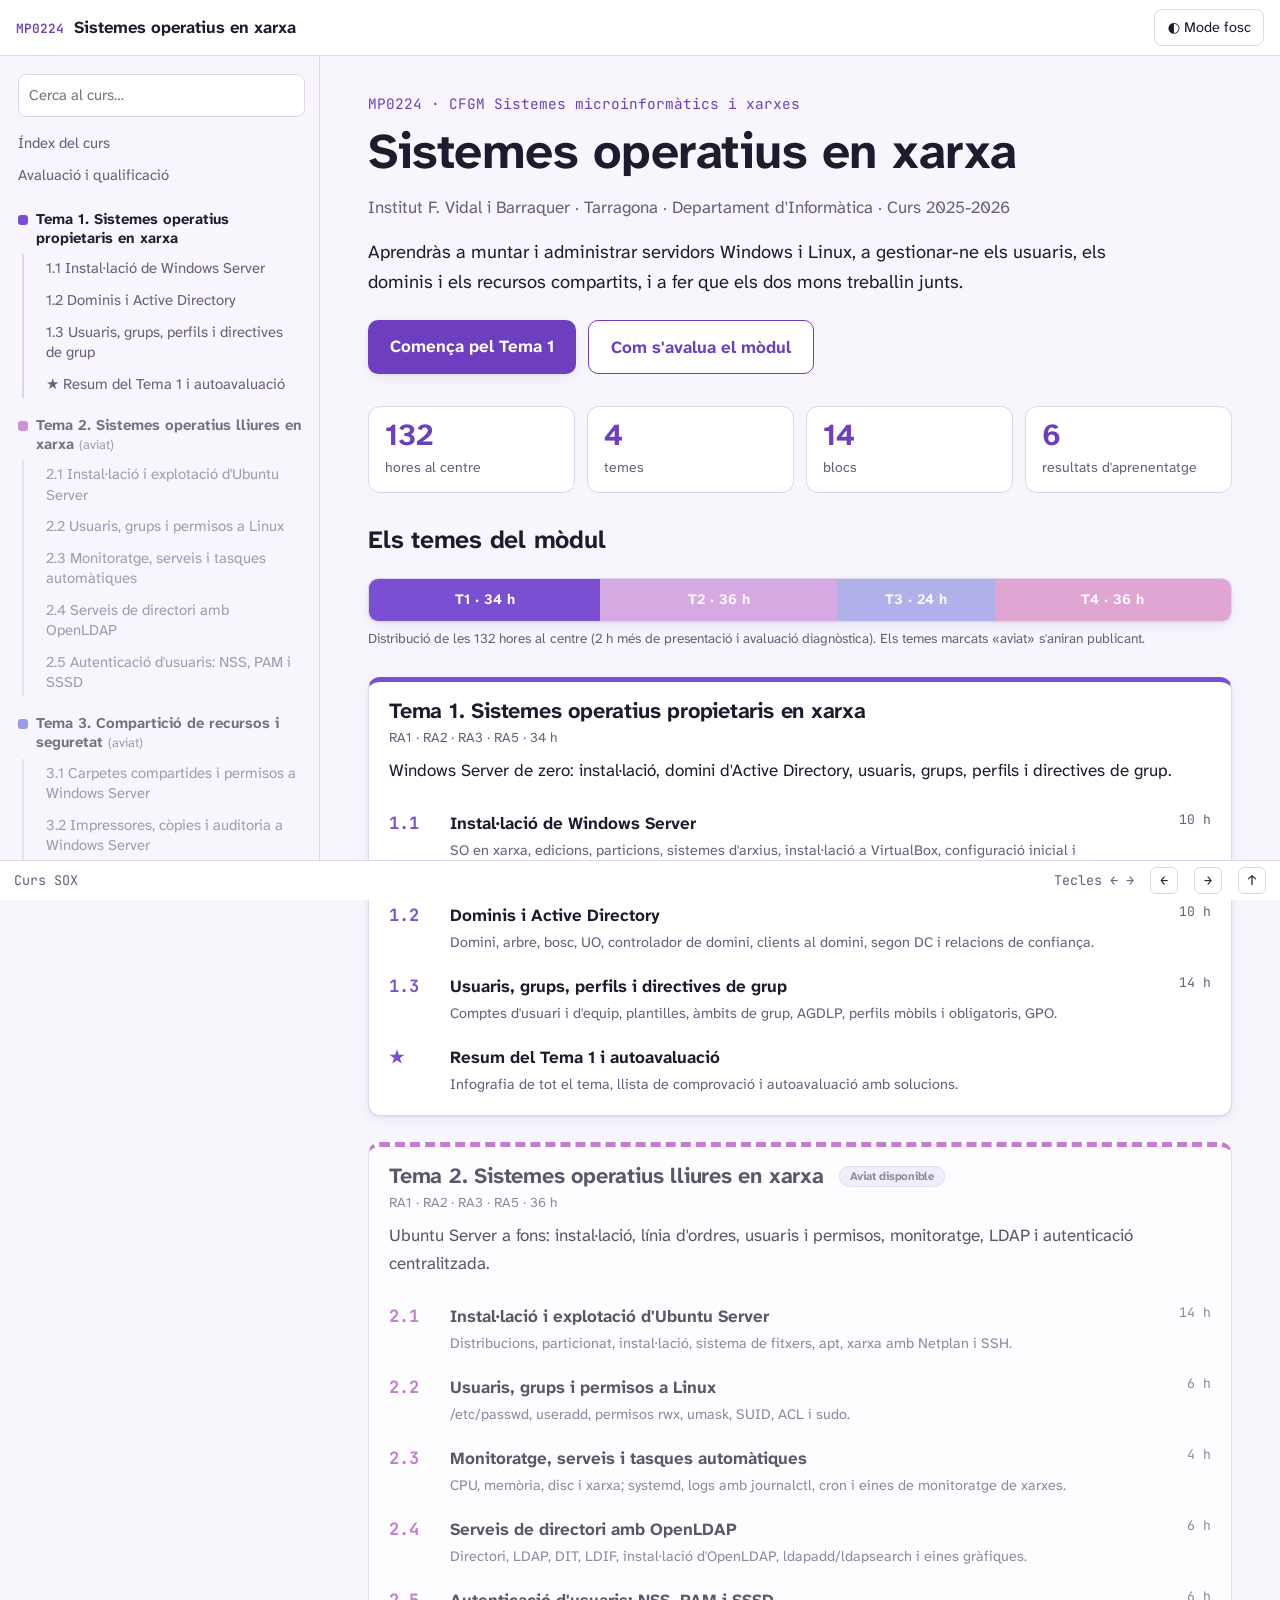
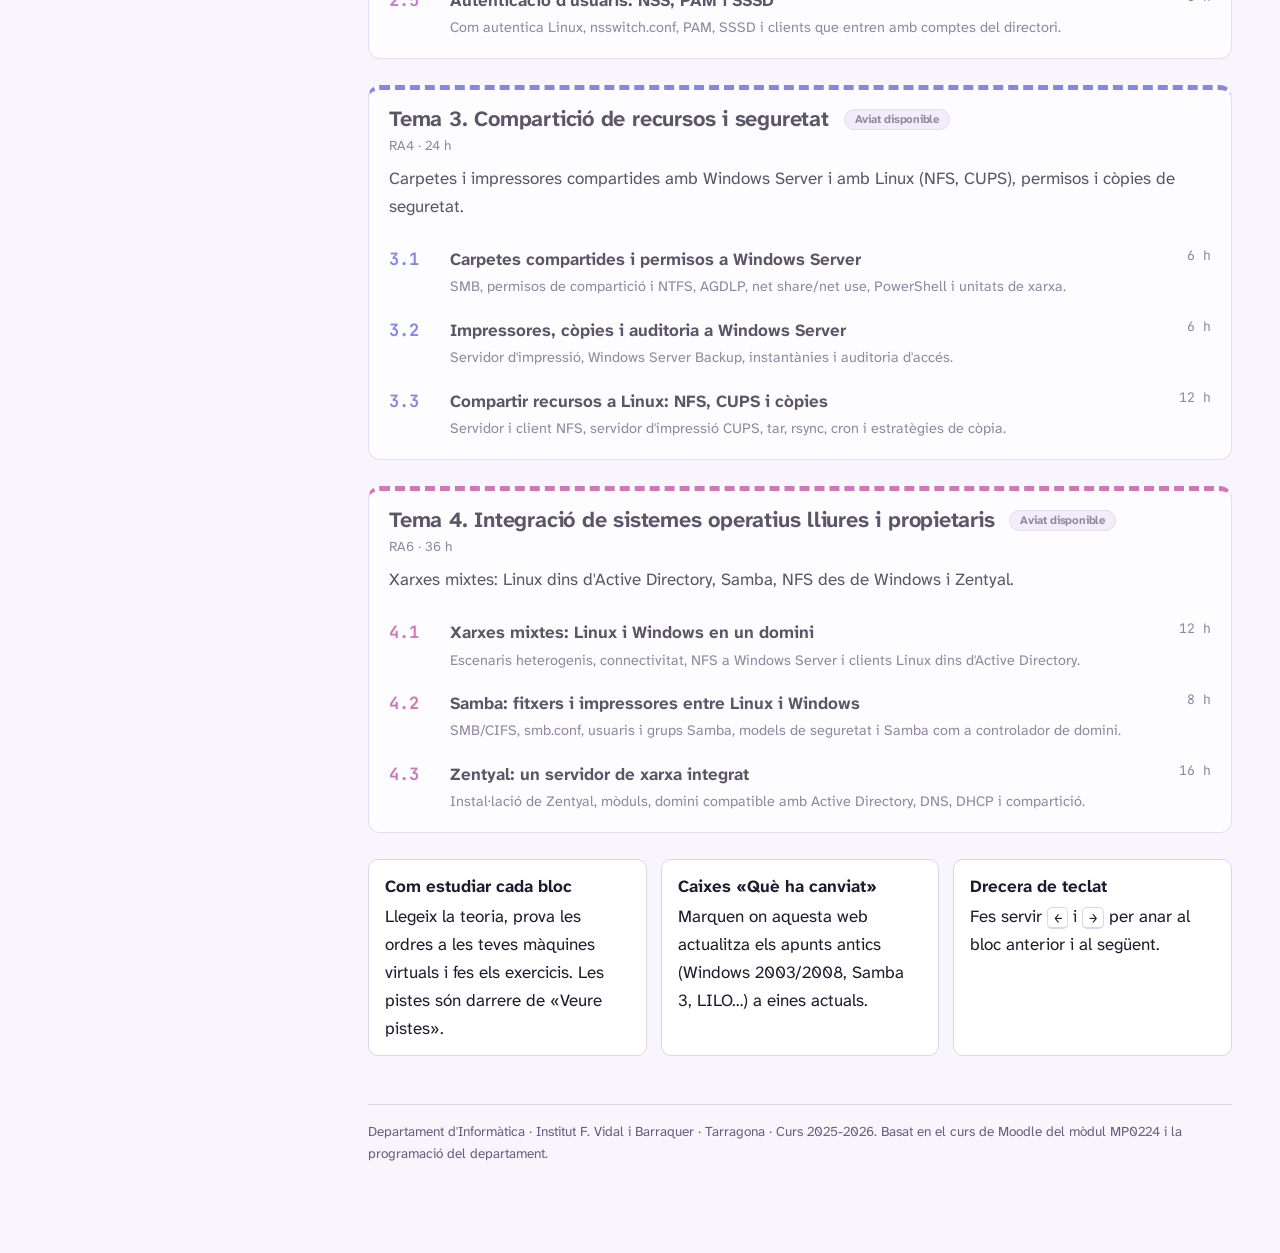
==== commit 472779d8: "Add files via upload" ====
--- a/index.html
+++ b/index.html
@@ -45,6 +45,12 @@
 <li><a data-sec="seccio-4" href="./tema-1/bloc-3/#seccio-4">4. Perfils d&#x27;usuari</a></li>
 <li><a data-sec="seccio-5" href="./tema-1/bloc-3/#seccio-5">5. Directives de grup (GPO)</a></li>
 </ul></li>
+<li class=""><a data-page="tema-1/resum" href="./tema-1/resum/">★ Resum del Tema 1 i autoavaluació</a><ul class="nav-toc">
+<li><a data-sec="seccio-1" href="./tema-1/resum/#seccio-1">1. Resum visual del tema</a></li>
+<li><a data-sec="seccio-2" href="./tema-1/resum/#seccio-2">2. Què heu treballat a cada bloc</a></li>
+<li><a data-sec="seccio-3" href="./tema-1/resum/#seccio-3">3. Comproveu que sabeu...</a></li>
+<li><a data-sec="seccio-4" href="./tema-1/resum/#seccio-4">4. Autoavaluació</a></li>
+</ul></li>
 </ul></div>
 <div class="nav-unit soon" style="--u:#b04fc0"><span class="uname"><span class="dot"></span><span>Tema 2. Sistemes operatius lliures en xarxa <em>(aviat)</em></span></span><ul><li><span class="soon-item">2.1 Instal·lació i explotació d&#x27;Ubuntu Server</span></li><li><span class="soon-item">2.2 Usuaris, grups i permisos a Linux</span></li><li><span class="soon-item">2.3 Monitoratge, serveis i tasques automàtiques</span></li><li><span class="soon-item">2.4 Serveis de directori amb OpenLDAP</span></li><li><span class="soon-item">2.5 Autenticació d&#x27;usuaris: NSS, PAM i SSSD</span></li></ul></div>
 <div class="nav-unit soon" style="--u:#5a5fd4"><span class="uname"><span class="dot"></span><span>Tema 3. Compartició de recursos i seguretat <em>(aviat)</em></span></span><ul><li><span class="soon-item">3.1 Carpetes compartides i permisos a Windows Server</span></li><li><span class="soon-item">3.2 Impressores, còpies i auditoria a Windows Server</span></li><li><span class="soon-item">3.3 Compartir recursos a Linux: NFS, CUPS i còpies</span></li></ul></div>
@@ -52,7 +58,7 @@
 <div class="nav-extra"><span style="font-size:.82rem;color:var(--muted)">Departament d'Informàtica<br>Institut F. Vidal i Barraquer · Tarragona<br>Curs 2025-2026 · v1.0</span></div>
 </aside>
 <main id="main-content">
-<div class="page" data-page="index" data-title="Sistemes operatius en xarxa | MP0224"><div class="content wide"><div class="hero"><p class="kicker">MP0224 · CFGM Sistemes microinformàtics i xarxes</p><h1>Sistemes operatius en xarxa</h1><p class="center">Institut F. Vidal i Barraquer · Tarragona · Departament d'Informàtica · Curs 2025-2026</p><p class="pitch">Aprendràs a muntar i administrar servidors Windows i Linux, a gestionar-ne els usuaris, els dominis i els recursos compartits, i a fer que els dos mons treballin junts.</p><div class="cta"><a class="btn-primary" href="./tema-1/">Comença pel Tema 1</a><a class="btn-sec" href="./avaluacio/">Com s'avalua el mòdul</a></div></div><div class="stats"><div class="stat"><b>132</b><span>hores al centre</span></div><div class="stat"><b>4</b><span>temes</span></div><div class="stat"><b>14</b><span>blocs</span></div><div class="stat"><b>6</b><span>resultats d'aprenentatge</span></div></div><h2 class="home-h">Els temes del mòdul</h2><div class="hours-bar" role="img" aria-label="Distribució de les 130 hores del mòdul per temes"><a style="flex:34;background:#7a4fd1" href="./tema-1/" title="Sistemes operatius propietaris en xarxa">T1 · 34 h</a><span class="soon" style="flex:36;background:#b04fc0" title="Sistemes operatius lliures en xarxa (aviat)">T2 · 36 h</span><span class="soon" style="flex:24;background:#5a5fd4" title="Compartició de recursos i seguretat (aviat)">T3 · 24 h</span><span class="soon" style="flex:36;background:#c0489f" title="Integració de sistemes operatius lliures i propietaris (aviat)">T4 · 36 h</span></div><p class="hours-cap">Distribució de les 132 hores al centre (2 h més de presentació i avaluació diagnòstica). Els temes marcats «aviat» s'aniran publicant.</p><article class="unit-card" style="--u:#7a4fd1"><header><h2><a href="./tema-1/">Tema 1. Sistemes operatius propietaris en xarxa</a></h2><p class="meta">RA1 · RA2 · RA3 · RA5 · 34 h</p><p class="intro">Windows Server de zero: instal·lació, domini d&#x27;Active Directory, usuaris, grups, perfils i directives de grup.</p></header><ul class="block-list"><li><a href="./tema-1/bloc-1/"><span class="num">1.1</span><span class="bt">Instal·lació de Windows Server</span><span class="bh">10 h</span><span class="bd">SO en xarxa, edicions, particions, sistemes d&#x27;arxius, instal·lació a VirtualBox, configuració inicial i automatització.</span></a></li><li><a href="./tema-1/bloc-2/"><span class="num">1.2</span><span class="bt">Dominis i Active Directory</span><span class="bh">10 h</span><span class="bd">Domini, arbre, bosc, UO, controlador de domini, clients al domini, segon DC i relacions de confiança.</span></a></li><li><a href="./tema-1/bloc-3/"><span class="num">1.3</span><span class="bt">Usuaris, grups, perfils i directives de grup</span><span class="bh">14 h</span><span class="bd">Comptes d&#x27;usuari i d&#x27;equip, plantilles, àmbits de grup, AGDLP, perfils mòbils i obligatoris, GPO.</span></a></li></ul></article><article class="unit-card soon" style="--u:#b04fc0"><header><h2>Tema 2. Sistemes operatius lliures en xarxa <span class="badge">Aviat disponible</span></h2><p class="meta">RA1 · RA2 · RA3 · RA5 · 36 h</p><p class="intro">Ubuntu Server a fons: instal·lació, línia d&#x27;ordres, usuaris i permisos, monitoratge, LDAP i autenticació centralitzada.</p></header><ul class="block-list"><li><div class="row"><span class="num">2.1</span><span class="bt">Instal·lació i explotació d&#x27;Ubuntu Server</span><span class="bh">14 h</span><span class="bd">Distribucions, particionat, instal·lació, sistema de fitxers, apt, xarxa amb Netplan i SSH.</span></div></li><li><div class="row"><span class="num">2.2</span><span class="bt">Usuaris, grups i permisos a Linux</span><span class="bh">6 h</span><span class="bd">/etc/passwd, useradd, permisos rwx, umask, SUID, ACL i sudo.</span></div></li><li><div class="row"><span class="num">2.3</span><span class="bt">Monitoratge, serveis i tasques automàtiques</span><span class="bh">4 h</span><span class="bd">CPU, memòria, disc i xarxa; systemd, logs amb journalctl, cron i eines de monitoratge de xarxes.</span></div></li><li><div class="row"><span class="num">2.4</span><span class="bt">Serveis de directori amb OpenLDAP</span><span class="bh">6 h</span><span class="bd">Directori, LDAP, DIT, LDIF, instal·lació d&#x27;OpenLDAP, ldapadd/ldapsearch i eines gràfiques.</span></div></li><li><div class="row"><span class="num">2.5</span><span class="bt">Autenticació d&#x27;usuaris: NSS, PAM i SSSD</span><span class="bh">6 h</span><span class="bd">Com autentica Linux, nsswitch.conf, PAM, SSSD i clients que entren amb comptes del directori.</span></div></li></ul></article><article class="unit-card soon" style="--u:#5a5fd4"><header><h2>Tema 3. Compartició de recursos i seguretat <span class="badge">Aviat disponible</span></h2><p class="meta">RA4 · 24 h</p><p class="intro">Carpetes i impressores compartides amb Windows Server i amb Linux (NFS, CUPS), permisos i còpies de seguretat.</p></header><ul class="block-list"><li><div class="row"><span class="num">3.1</span><span class="bt">Carpetes compartides i permisos a Windows Server</span><span class="bh">6 h</span><span class="bd">SMB, permisos de compartició i NTFS, AGDLP, net share/net use, PowerShell i unitats de xarxa.</span></div></li><li><div class="row"><span class="num">3.2</span><span class="bt">Impressores, còpies i auditoria a Windows Server</span><span class="bh">6 h</span><span class="bd">Servidor d&#x27;impressió, Windows Server Backup, instantànies i auditoria d&#x27;accés.</span></div></li><li><div class="row"><span class="num">3.3</span><span class="bt">Compartir recursos a Linux: NFS, CUPS i còpies</span><span class="bh">12 h</span><span class="bd">Servidor i client NFS, servidor d&#x27;impressió CUPS, tar, rsync, cron i estratègies de còpia.</span></div></li></ul></article><article class="unit-card soon" style="--u:#c0489f"><header><h2>Tema 4. Integració de sistemes operatius lliures i propietaris <span class="badge">Aviat disponible</span></h2><p class="meta">RA6 · 36 h</p><p class="intro">Xarxes mixtes: Linux dins d&#x27;Active Directory, Samba, NFS des de Windows i Zentyal.</p></header><ul class="block-list"><li><div class="row"><span class="num">4.1</span><span class="bt">Xarxes mixtes: Linux i Windows en un domini</span><span class="bh">12 h</span><span class="bd">Escenaris heterogenis, connectivitat, NFS a Windows Server i clients Linux dins d&#x27;Active Directory.</span></div></li><li><div class="row"><span class="num">4.2</span><span class="bt">Samba: fitxers i impressores entre Linux i Windows</span><span class="bh">8 h</span><span class="bd">SMB/CIFS, smb.conf, usuaris i grups Samba, models de seguretat i Samba com a controlador de domini.</span></div></li><li><div class="row"><span class="num">4.3</span><span class="bt">Zentyal: un servidor de xarxa integrat</span><span class="bh">16 h</span><span class="bd">Instal·lació de Zentyal, mòduls, domini compatible amb Active Directory, DNS, DHCP i compartició.</span></div></li></ul></article><div class="callout-row"><div class="mini"><b>Com estudiar cada bloc</b>Llegeix la teoria, prova les ordres a les teves màquines virtuals i fes els exercicis. Les pistes són darrere de «Veure pistes».</div><div class="mini"><b>Caixes «Què ha canviat»</b>Marquen on aquesta web actualitza els apunts antics (Windows 2003/2008, Samba 3, LILO…) a eines actuals.</div><div class="mini"><b>Drecera de teclat</b>Fes servir <kbd>←</kbd> i <kbd>→</kbd> per anar al bloc anterior i al següent.</div></div></div></div>
+<div class="page" data-page="index" data-title="Sistemes operatius en xarxa | MP0224"><div class="content wide"><div class="hero"><p class="kicker">MP0224 · CFGM Sistemes microinformàtics i xarxes</p><h1>Sistemes operatius en xarxa</h1><p class="center">Institut F. Vidal i Barraquer · Tarragona · Departament d'Informàtica · Curs 2025-2026</p><p class="pitch">Aprendràs a muntar i administrar servidors Windows i Linux, a gestionar-ne els usuaris, els dominis i els recursos compartits, i a fer que els dos mons treballin junts.</p><div class="cta"><a class="btn-primary" href="./tema-1/">Comença pel Tema 1</a><a class="btn-sec" href="./avaluacio/">Com s'avalua el mòdul</a></div></div><div class="stats"><div class="stat"><b>132</b><span>hores al centre</span></div><div class="stat"><b>4</b><span>temes</span></div><div class="stat"><b>14</b><span>blocs</span></div><div class="stat"><b>6</b><span>resultats d'aprenentatge</span></div></div><h2 class="home-h">Els temes del mòdul</h2><div class="hours-bar" role="img" aria-label="Distribució de les 130 hores del mòdul per temes"><a style="flex:34;background:#7a4fd1" href="./tema-1/" title="Sistemes operatius propietaris en xarxa">T1 · 34 h</a><span class="soon" style="flex:36;background:#b04fc0" title="Sistemes operatius lliures en xarxa (aviat)">T2 · 36 h</span><span class="soon" style="flex:24;background:#5a5fd4" title="Compartició de recursos i seguretat (aviat)">T3 · 24 h</span><span class="soon" style="flex:36;background:#c0489f" title="Integració de sistemes operatius lliures i propietaris (aviat)">T4 · 36 h</span></div><p class="hours-cap">Distribució de les 132 hores al centre (2 h més de presentació i avaluació diagnòstica). Els temes marcats «aviat» s'aniran publicant.</p><article class="unit-card" style="--u:#7a4fd1"><header><h2><a href="./tema-1/">Tema 1. Sistemes operatius propietaris en xarxa</a></h2><p class="meta">RA1 · RA2 · RA3 · RA5 · 34 h</p><p class="intro">Windows Server de zero: instal·lació, domini d&#x27;Active Directory, usuaris, grups, perfils i directives de grup.</p></header><ul class="block-list"><li><a href="./tema-1/bloc-1/"><span class="num">1.1</span><span class="bt">Instal·lació de Windows Server</span><span class="bh">10 h</span><span class="bd">SO en xarxa, edicions, particions, sistemes d&#x27;arxius, instal·lació a VirtualBox, configuració inicial i automatització.</span></a></li><li><a href="./tema-1/bloc-2/"><span class="num">1.2</span><span class="bt">Dominis i Active Directory</span><span class="bh">10 h</span><span class="bd">Domini, arbre, bosc, UO, controlador de domini, clients al domini, segon DC i relacions de confiança.</span></a></li><li><a href="./tema-1/bloc-3/"><span class="num">1.3</span><span class="bt">Usuaris, grups, perfils i directives de grup</span><span class="bh">14 h</span><span class="bd">Comptes d&#x27;usuari i d&#x27;equip, plantilles, àmbits de grup, AGDLP, perfils mòbils i obligatoris, GPO.</span></a></li><li><a href="./tema-1/resum/"><span class="num">★</span><span class="bt">Resum del Tema 1 i autoavaluació</span><span class="bh"></span><span class="bd">Infografia de tot el tema, llista de comprovació i autoavaluació amb solucions.</span></a></li></ul></article><article class="unit-card soon" style="--u:#b04fc0"><header><h2>Tema 2. Sistemes operatius lliures en xarxa <span class="badge">Aviat disponible</span></h2><p class="meta">RA1 · RA2 · RA3 · RA5 · 36 h</p><p class="intro">Ubuntu Server a fons: instal·lació, línia d&#x27;ordres, usuaris i permisos, monitoratge, LDAP i autenticació centralitzada.</p></header><ul class="block-list"><li><div class="row"><span class="num">2.1</span><span class="bt">Instal·lació i explotació d&#x27;Ubuntu Server</span><span class="bh">14 h</span><span class="bd">Distribucions, particionat, instal·lació, sistema de fitxers, apt, xarxa amb Netplan i SSH.</span></div></li><li><div class="row"><span class="num">2.2</span><span class="bt">Usuaris, grups i permisos a Linux</span><span class="bh">6 h</span><span class="bd">/etc/passwd, useradd, permisos rwx, umask, SUID, ACL i sudo.</span></div></li><li><div class="row"><span class="num">2.3</span><span class="bt">Monitoratge, serveis i tasques automàtiques</span><span class="bh">4 h</span><span class="bd">CPU, memòria, disc i xarxa; systemd, logs amb journalctl, cron i eines de monitoratge de xarxes.</span></div></li><li><div class="row"><span class="num">2.4</span><span class="bt">Serveis de directori amb OpenLDAP</span><span class="bh">6 h</span><span class="bd">Directori, LDAP, DIT, LDIF, instal·lació d&#x27;OpenLDAP, ldapadd/ldapsearch i eines gràfiques.</span></div></li><li><div class="row"><span class="num">2.5</span><span class="bt">Autenticació d&#x27;usuaris: NSS, PAM i SSSD</span><span class="bh">6 h</span><span class="bd">Com autentica Linux, nsswitch.conf, PAM, SSSD i clients que entren amb comptes del directori.</span></div></li></ul></article><article class="unit-card soon" style="--u:#5a5fd4"><header><h2>Tema 3. Compartició de recursos i seguretat <span class="badge">Aviat disponible</span></h2><p class="meta">RA4 · 24 h</p><p class="intro">Carpetes i impressores compartides amb Windows Server i amb Linux (NFS, CUPS), permisos i còpies de seguretat.</p></header><ul class="block-list"><li><div class="row"><span class="num">3.1</span><span class="bt">Carpetes compartides i permisos a Windows Server</span><span class="bh">6 h</span><span class="bd">SMB, permisos de compartició i NTFS, AGDLP, net share/net use, PowerShell i unitats de xarxa.</span></div></li><li><div class="row"><span class="num">3.2</span><span class="bt">Impressores, còpies i auditoria a Windows Server</span><span class="bh">6 h</span><span class="bd">Servidor d&#x27;impressió, Windows Server Backup, instantànies i auditoria d&#x27;accés.</span></div></li><li><div class="row"><span class="num">3.3</span><span class="bt">Compartir recursos a Linux: NFS, CUPS i còpies</span><span class="bh">12 h</span><span class="bd">Servidor i client NFS, servidor d&#x27;impressió CUPS, tar, rsync, cron i estratègies de còpia.</span></div></li></ul></article><article class="unit-card soon" style="--u:#c0489f"><header><h2>Tema 4. Integració de sistemes operatius lliures i propietaris <span class="badge">Aviat disponible</span></h2><p class="meta">RA6 · 36 h</p><p class="intro">Xarxes mixtes: Linux dins d&#x27;Active Directory, Samba, NFS des de Windows i Zentyal.</p></header><ul class="block-list"><li><div class="row"><span class="num">4.1</span><span class="bt">Xarxes mixtes: Linux i Windows en un domini</span><span class="bh">12 h</span><span class="bd">Escenaris heterogenis, connectivitat, NFS a Windows Server i clients Linux dins d&#x27;Active Directory.</span></div></li><li><div class="row"><span class="num">4.2</span><span class="bt">Samba: fitxers i impressores entre Linux i Windows</span><span class="bh">8 h</span><span class="bd">SMB/CIFS, smb.conf, usuaris i grups Samba, models de seguretat i Samba com a controlador de domini.</span></div></li><li><div class="row"><span class="num">4.3</span><span class="bt">Zentyal: un servidor de xarxa integrat</span><span class="bh">16 h</span><span class="bd">Instal·lació de Zentyal, mòduls, domini compatible amb Active Directory, DNS, DHCP i compartició.</span></div></li></ul></article><div class="callout-row"><div class="mini"><b>Com estudiar cada bloc</b>Llegeix la teoria, prova les ordres a les teves màquines virtuals i fes els exercicis. Les pistes són darrere de «Veure pistes».</div><div class="mini"><b>Caixes «Què ha canviat»</b>Marquen on aquesta web actualitza els apunts antics (Windows 2003/2008, Samba 3, LILO…) a eines actuals.</div><div class="mini"><b>Drecera de teclat</b>Fes servir <kbd>←</kbd> i <kbd>→</kbd> per anar al bloc anterior i al següent.</div></div></div></div>
 <footer class="site-footer">Departament d'Informàtica · Institut F. Vidal i Barraquer · Tarragona · Curs 2025-2026. Basat en el curs de Moodle del mòdul MP0224 i la programació del departament.</footer>
 </main>
 </div>
--- a/assets/style.css
+++ b/assets/style.css
@@ -285,3 +285,10 @@
 .nav-unit .uname em { font-weight: 400; font-style: normal; font-size: .82rem; color: var(--muted); }
 .nav-unit .soon-item { display: block; padding: 4px 8px; margin: 1px 0; color: var(--muted); line-height: 1.35; }
 @media (max-width: 560px) { .block-list .row { grid-template-columns: 2.6rem 1fr; } }
+figure.diagram svg .t1 { font-size: 18px; }
+figure.diagram svg .t2 { font-size: 26px; font-weight: 700; }
+figure.diagram svg .t3 { font-size: 17px; }
+figure.diagram svg .hd { font-size: 32px; font-weight: 700; }
+figure.diagram svg .cmd { font-family: var(--mono); font-size: 15px; }
+figure.diagram svg .wr { fill: var(--c-imp-bg); stroke: var(--c-imp); stroke-width: 1.5; }
+figure.diagram svg .sm.t3 { font-size: 17px; }
